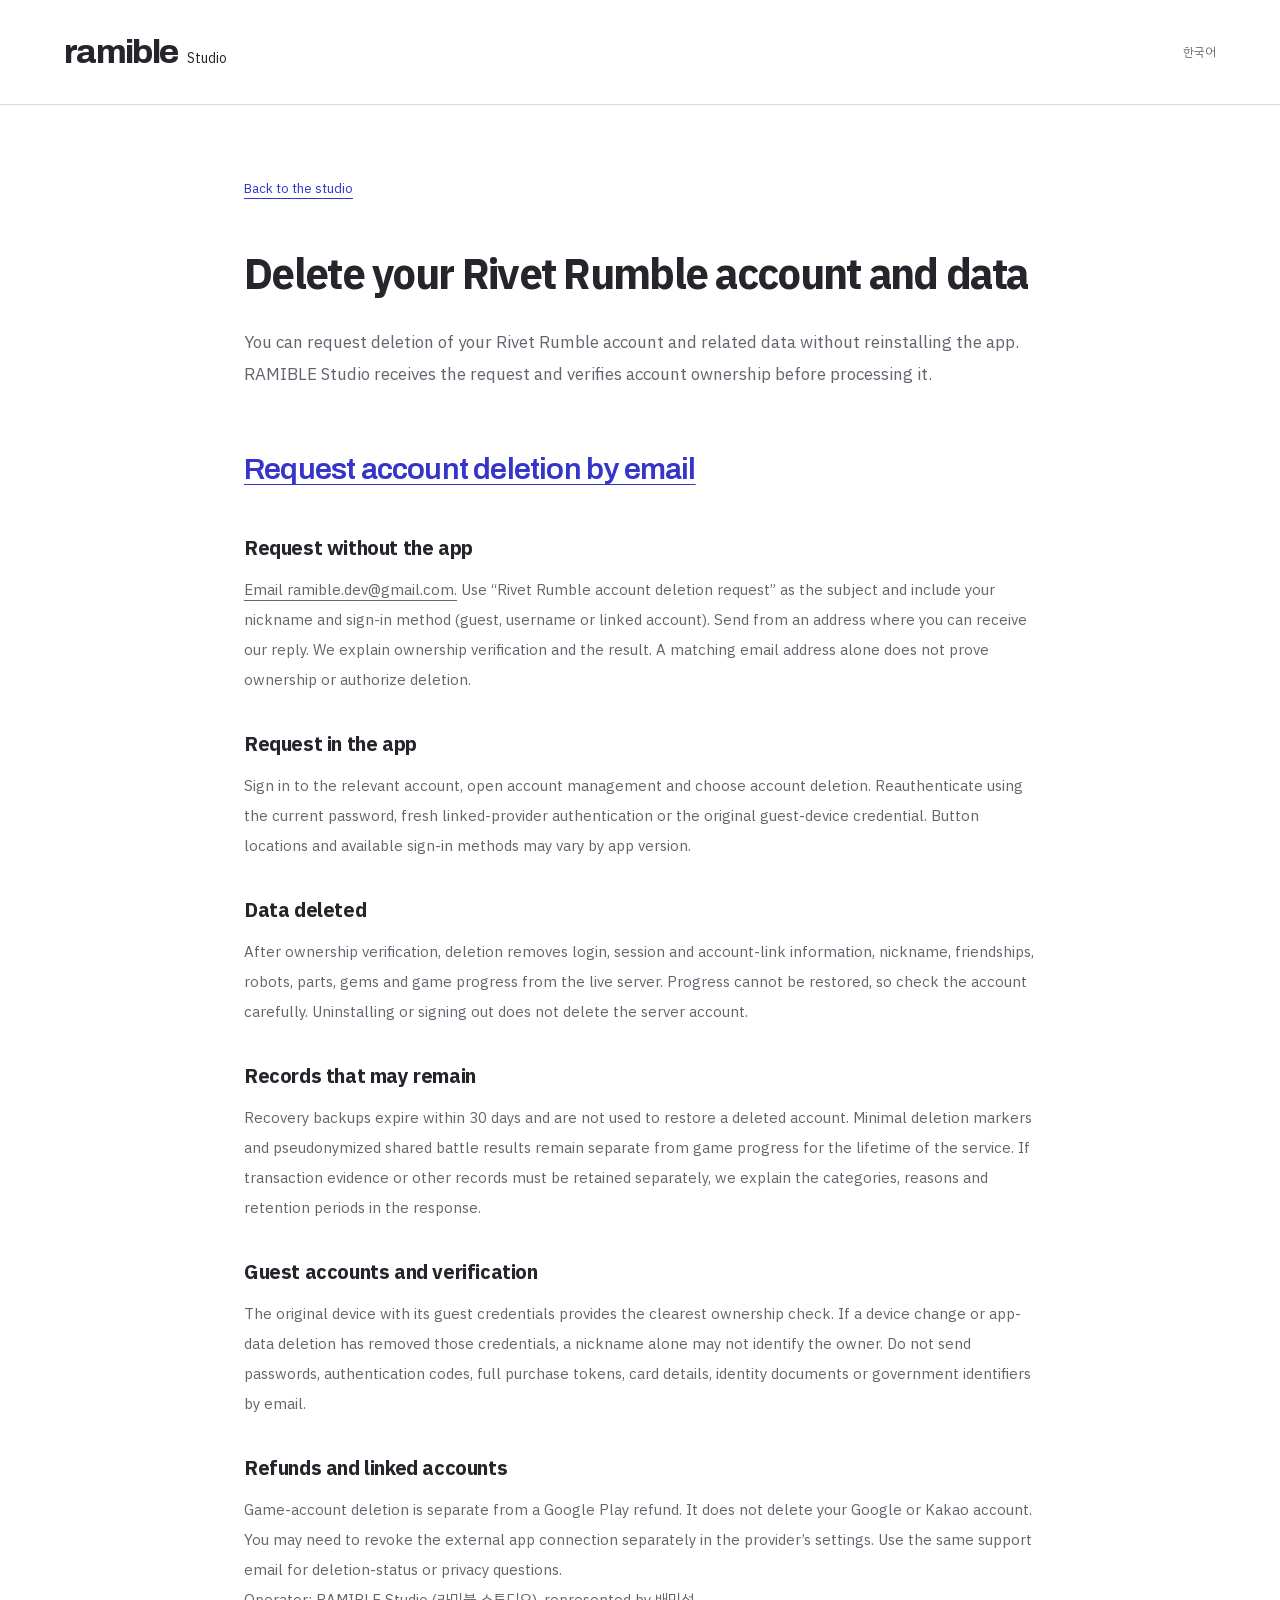
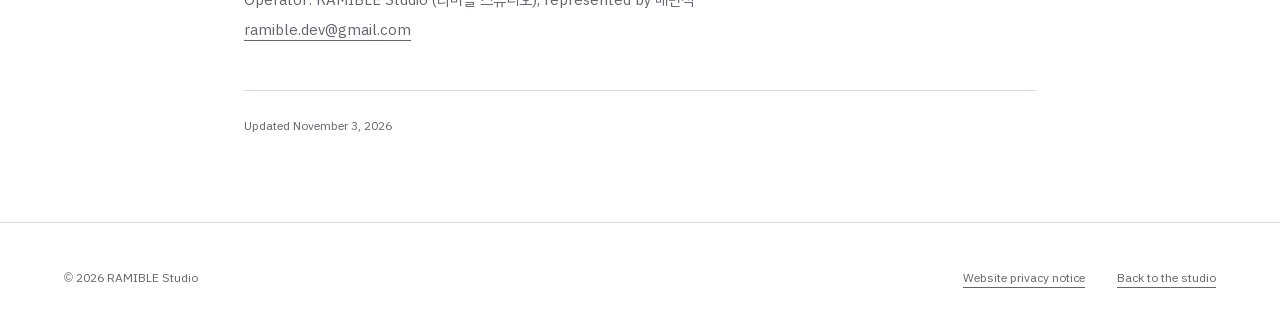
==== delete-account-en.html @ 7f79e7d4 "Publish studio support and bilingual account deletion information" ====
<!doctype html>
<html lang="en">
<head>
  <meta charset="utf-8">
  <meta name="viewport" content="width=device-width, initial-scale=1">
  <meta name="theme-color" content="#ffffff">
  <meta name="description" content="Delete your Rivet Rumble account and data — RAMIBLE Studio">
  <title>Delete your Rivet Rumble account and data — RAMIBLE Studio</title>
  <link rel="stylesheet" href="styles.css">
  <link rel="icon" href="assets/rivet-rumble.png">
  <link rel="canonical" href="https://cciel1.github.io/delete-account-en.html">
  <link rel="alternate" hreflang="ko" href="delete-account.html">
</head>
<body class="en">
  <a class="skip-link" href="#main">Skip to content</a>
  <div class="document-header"><header class="site-header content-width">
    <a class="wordmark" href="en.html" aria-label="RAMIBLE Studio">ramible<span>Studio</span></a>
    <div class="language"><a href="delete-account.html" lang="ko">한국어</a></div>
  </header></div>
  <main id="main" class="document">
    <a class="back" href="en.html">Back to the studio</a>
    <h1>Delete your Rivet Rumble account and data</h1>
    <p class="lead">You can request deletion of your Rivet Rumble account and related data without reinstalling the app. RAMIBLE Studio receives the request and verifies account ownership before processing it.</p>
    <p><a class="contact-email" href="mailto:ramible.dev@gmail.com?subject=Rivet%20Rumble%20account%20deletion%20request">Request account deletion by email</a></p>
    <section><h2>Request without the app</h2><p><a href="mailto:ramible.dev@gmail.com?subject=Rivet%20Rumble%20account%20deletion%20request">Email ramible.dev@gmail.com.</a> Use “Rivet Rumble account deletion request” as the subject and include your nickname and sign-in method (guest, username or linked account). Send from an address where you can receive our reply. We explain ownership verification and the result. A matching email address alone does not prove ownership or authorize deletion.</p></section>
    <section><h2>Request in the app</h2><p>Sign in to the relevant account, open account management and choose account deletion. Reauthenticate using the current password, fresh linked-provider authentication or the original guest-device credential. Button locations and available sign-in methods may vary by app version.</p></section>
    <section><h2>Data deleted</h2><p>After ownership verification, deletion removes login, session and account-link information, nickname, friendships, robots, parts, gems and game progress from the live server. Progress cannot be restored, so check the account carefully. Uninstalling or signing out does not delete the server account.</p></section>
    <section><h2>Records that may remain</h2><p>Recovery backups expire within 30 days and are not used to restore a deleted account. Minimal deletion markers and pseudonymized shared battle results remain separate from game progress for the lifetime of the service. If transaction evidence or other records must be retained separately, we explain the categories, reasons and retention periods in the response.</p></section>
    <section><h2>Guest accounts and verification</h2><p>The original device with its guest credentials provides the clearest ownership check. If a device change or app-data deletion has removed those credentials, a nickname alone may not identify the owner. Do not send passwords, authentication codes, full purchase tokens, card details, identity documents or government identifiers by email.</p></section>
    <section><h2>Refunds and linked accounts</h2><p>Game-account deletion is separate from a Google Play refund. It does not delete your Google or Kakao account. You may need to revoke the external app connection separately in the provider’s settings. Use the same support email for deletion-status or privacy questions.</p></section>
    <p>Operator: RAMIBLE Studio (라미블 스튜디오), represented by 배민석<br><a href="mailto:ramible.dev@gmail.com">ramible.dev@gmail.com</a></p>
    <p class="date">Updated November 3, 2026</p>
  </main>
  <div class="document-footer"><footer class="site-footer content-width"><p>© 2026 RAMIBLE Studio</p><a href="privacy-en.html">Website privacy notice</a><a href="en.html">Back to the studio</a></footer></div>
</body>
</html>
---- styles.css ----
@charset "UTF-8";
@font-face{font-family:Archivo;src:url("assets/fonts/archivo.woff2") format("woff2");font-style:normal;font-weight:500 900;font-display:swap}
@font-face{font-family:"Plex KR";src:url("assets/fonts/plex-sans-kr-400.woff2") format("woff2");font-style:normal;font-weight:400;font-display:swap}
@font-face{font-family:"Plex KR";src:url("assets/fonts/plex-sans-kr-700.woff2") format("woff2");font-style:normal;font-weight:700;font-display:swap}
:root{--white:#fff;--ink:#25252b;--blue:#3535c9;--pale:#eeeeff;--muted:#64646e;--rule:#d9d9e2;--reading:"Plex KR","Apple SD Gothic Neo","Malgun Gothic",sans-serif;--display:Archivo,"Plex KR",sans-serif}
*{box-sizing:border-box}
html{scroll-behavior:smooth;scroll-padding-top:24px}
body{margin:0;background:var(--white);color:var(--ink);font-family:var(--reading);font-size:16px;line-height:1.7;word-break:keep-all;-webkit-font-smoothing:antialiased}
a{color:inherit;text-decoration-thickness:1px;text-underline-offset:5px}
a:hover{color:var(--blue)}
a:focus-visible,summary:focus-visible{outline:3px solid var(--blue);outline-offset:5px}
::selection{background:#d5d4ff;color:var(--ink)}
img{display:block;max-width:100%;height:auto}
figure,p,h1,h2{margin:0}
.page-width{width:min(1320px,calc(100% - 64px));margin-inline:auto}
.content-width{width:min(1208px,calc(100% - 128px));margin-inline:auto}
.skip-link{position:absolute;left:24px;top:-100px;z-index:5;padding:10px 18px;background:var(--ink);color:var(--white)}
.skip-link:focus{top:12px;color:var(--white)}
.site-header{min-height:112px;display:flex;align-items:center;gap:48px}
.wordmark{display:flex;align-items:baseline;gap:10px;margin-right:auto;text-decoration:none;font-family:var(--display);font-size:34px;font-weight:750;letter-spacing:-1.7px;line-height:1.1;padding-block:10px}
.wordmark span{font-family:var(--reading);font-size:14px;font-weight:400;letter-spacing:0}
.navigation{display:flex;gap:28px}
.navigation a{display:flex;align-items:center;min-height:44px;font-size:14px;text-decoration:none}
.language{display:flex;align-items:center;gap:18px;font-size:12px}
.language a,.language span{display:flex;align-items:center;min-height:44px}
.language span{font-weight:700}
.language a{color:var(--muted);text-decoration:none}
.language a:hover{text-decoration:underline;color:var(--blue)}
.game-sleeve{background:var(--blue);color:var(--white);padding:42px 56px 26px}
.game-sleeve h1{display:flex;gap:.22em;align-items:baseline;font-family:var(--display);font-size:clamp(80px,11.9vw,170px);font-weight:900;line-height:1.07;letter-spacing:-.065em;white-space:nowrap}
.game-introduction{display:flex;justify-content:space-between;align-items:flex-end;gap:40px;margin-top:27px;margin-bottom:38px;font-size:17px;line-height:1.8}
.release-state{display:flex;flex-direction:column;align-items:flex-end;gap:1px;flex:none;font-size:14px;line-height:1.65}
.release-state span{opacity:.8}
.release-state strong{font-weight:700}
.battle-image{margin:0}
.battle-image img{width:100%}
.battle-image figcaption{display:flex;justify-content:space-between;gap:20px;margin-top:14px;font-size:12px;line-height:1.7;color:#e0e0ff}
.game-notes{padding-top:54px;padding-bottom:68px}
.game-features{display:grid;grid-template-columns:repeat(3,minmax(0,1fr));gap:54px;margin-bottom:38px}
.game-features h2{font-size:20px;font-weight:700;letter-spacing:-.5px;line-height:1.45;margin-bottom:13px}
.game-features p{color:var(--muted);font-size:15px;line-height:1.9;max-width:360px}
summary{cursor:pointer;list-style:none;min-height:52px;display:flex;align-items:center;justify-content:space-between;gap:24px;font-weight:700;font-size:14px;line-height:1.55}
summary::-webkit-details-marker{display:none}
summary:after{content:"+";font-family:var(--display);font-size:25px;font-weight:500;line-height:1;flex:none}
details[open]>summary:after{content:"−"}
.assembly-preview{border-block:1px solid var(--rule)}
.assembly-preview summary{min-height:60px;color:var(--blue)}
.assembly-preview figure{margin:8px 0 24px}
.assembly-preview img{width:100%}
.assembly-preview figcaption{margin-top:12px;font-size:12px;line-height:1.8;color:var(--muted)}
.download-note{margin-top:23px;color:var(--muted);font-size:13px;line-height:1.9}
.studio-section{border-top:1px solid var(--rule);padding-top:62px;padding-bottom:78px;display:grid;grid-template-columns:1fr 2fr;gap:54px}
.studio-section h2{font-size:17px;line-height:1.8;font-weight:700}
.studio-statement{font-size:clamp(26px,3.2vw,43px);letter-spacing:-1.5px;line-height:1.5;margin-bottom:25px;font-weight:700}
.studio-description{color:var(--muted);font-size:16px;line-height:1.95;max-width:650px}
.contact-section{background:var(--pale);padding:66px 0 62px}
.contact-grid{display:grid;grid-template-columns:1fr 1fr;gap:76px;align-items:start}
.contact-introduction h2{font-size:32px;font-weight:700;line-height:1.4;letter-spacing:-1.1px;margin-bottom:19px}
.contact-introduction p{font-size:14px;line-height:1.9;color:#555565;margin-bottom:22px}
.contact-email{display:inline-flex;align-items:center;min-height:44px;font-family:var(--display);font-size:clamp(20px,2.35vw,32px);font-weight:600;letter-spacing:-.8px;color:var(--blue);overflow-wrap:anywhere;word-break:normal}
.support-questions{border-top:1px solid #bdbde0}
.support-questions details{border-bottom:1px solid #bdbde0}
.support-questions summary{min-height:66px;font-size:14px}
.support-questions details p{font-size:14px;color:#555565;line-height:1.95;padding:0 34px 25px 0}
.site-footer{display:flex;align-items:center;gap:32px;min-height:110px;font-size:12px;line-height:1.7;color:var(--muted)}
.site-footer p{margin-right:auto}
.site-footer a{display:flex;align-items:center;min-height:44px}
.back-top{text-decoration:none}
.document-header{border-bottom:1px solid var(--rule)}
.document-header .site-header{min-height:104px}
.document{max-width:792px;margin-inline:auto;padding:62px 0 84px}
.document .back{display:inline-flex;align-items:center;min-height:44px;margin-bottom:36px;font-size:13px;color:var(--blue)}
.document h1{font-size:42px;font-weight:700;letter-spacing:-1.7px;line-height:1.35;margin-bottom:23px}
.document .lead{font-size:17px;line-height:1.9;color:var(--muted);margin-bottom:48px}
.document h2{font-size:20px;line-height:1.5;margin-top:34px;margin-bottom:12px;letter-spacing:-.4px}
.document p{font-size:15px;line-height:2;color:var(--muted)}
.document a{overflow-wrap:anywhere;word-break:normal}
.document .date{font-size:12px;margin-top:45px;padding-top:23px;border-top:1px solid var(--rule)}
.document-footer{border-top:1px solid var(--rule)}
.en{word-break:normal}
.en .studio-statement{line-height:1.3;letter-spacing:-1.3px}
.en .game-features h2{letter-spacing:-.4px}
@media(min-width:1500px){.game-sleeve h1{font-size:182px}}
@media(max-width:1100px){
  .site-header{min-height:100px;gap:32px}.navigation{gap:22px}.wordmark{font-size:31px}.game-sleeve{padding:35px 38px 25px}.game-sleeve h1{font-size:12vw}.game-introduction{font-size:15px;margin-top:23px;margin-bottom:31px}.release-state{font-size:12px}.content-width{width:calc(100% - 112px)}.game-features{gap:32px}.game-features h2{font-size:18px}.game-features p{font-size:14px}.studio-section{gap:32px}.contact-grid{gap:42px}.contact-introduction h2{font-size:28px}.contact-email{font-size:24px}.support-questions summary{font-size:13px}.document{width:calc(100% - 112px)}
}
@media(max-width:760px){
  html{scroll-padding-top:16px}.page-width{width:calc(100% - 28px)}.content-width{width:calc(100% - 48px)}.site-header{min-height:91px;gap:18px;flex-wrap:wrap;padding-block:17px}.wordmark{font-size:29px;gap:7px}.wordmark span{font-size:12px}.navigation{order:3;justify-content:space-between;width:100%;padding-inline:9px;gap:16px}.navigation a{min-height:44px;font-size:13px}.language{gap:12px;font-size:11px;padding-right:8px}.language a,.language span{min-height:44px}.game-sleeve{padding:29px 22px 19px}.game-sleeve h1{display:block;font-size:clamp(72px,21.7vw,140px);line-height:.94;letter-spacing:-.065em;white-space:normal}.game-sleeve h1 span{display:block}.game-introduction{align-items:flex-start;flex-direction:column;gap:19px;margin-top:28px;margin-bottom:27px;font-size:15px;line-height:1.85}.release-state{flex-direction:row;gap:13px;align-items:center;font-size:12px}.release-state span{opacity:1}.release-state strong{padding-left:13px;border-left:1px solid #9292eb}.battle-image figcaption{flex-direction:column;gap:3px;margin-top:13px;font-size:12px}.game-notes{padding-top:34px;padding-bottom:40px}.game-features{grid-template-columns:1fr;gap:26px;margin-bottom:28px}.game-features h2{font-size:18px;margin-bottom:8px;letter-spacing:-.5px}.game-features p{font-size:15px;line-height:1.9;max-width:none}.assembly-preview summary{min-height:58px;font-size:13px}.assembly-preview figure{margin-bottom:19px}.assembly-preview figcaption{font-size:12px}.download-note{font-size:13px;margin-top:19px}.studio-section{padding-top:37px;padding-bottom:44px;grid-template-columns:1fr;gap:23px}.studio-section h2{font-size:14px}.studio-statement{font-size:29px;line-height:1.55;letter-spacing:-1.1px;margin-bottom:19px}.studio-description{font-size:15px;line-height:1.95}.contact-section{padding:38px 0 41px}.contact-grid{grid-template-columns:1fr;gap:30px}.contact-introduction h2{font-size:29px;margin-bottom:14px}.contact-introduction p{font-size:14px;margin-bottom:14px}.contact-email{font-size:clamp(20px,6vw,27px);letter-spacing:-.7px}.desktop-break{display:none}.support-questions summary{min-height:65px;font-size:13px;gap:20px}.support-questions details p{font-size:14px;padding-right:24px;padding-bottom:23px}.site-footer{padding-top:20px;padding-bottom:22px;min-height:0;display:grid;grid-template-columns:1fr auto;column-gap:18px;row-gap:0;font-size:12px}.site-footer p{grid-column:1 / -1;margin:0 0 3px}.site-footer a{min-height:44px}.back-top{justify-content:flex-end}.document-header .site-header{min-height:84px;flex-wrap:nowrap}.document-header .wordmark{font-size:27px}.document{width:calc(100% - 48px);padding:32px 0 52px}.document .back{font-size:12px;margin-bottom:27px}.document h1{font-size:31px;letter-spacing:-1.2px}.document .lead{font-size:15px;line-height:1.95;margin-bottom:32px}.document h2{font-size:18px;margin-top:28px}.document p{font-size:15px}.document .date{font-size:12px;margin-top:33px}.en .studio-statement{font-size:29px;line-height:1.35;letter-spacing:-1.1px}
}
@media(max-width:360px){.wordmark{font-size:25px}.wordmark span{font-size:11px}.site-header{gap:10px}.language{gap:10px;font-size:10px}.game-sleeve{padding-inline:18px}.game-sleeve h1{font-size:21vw}.contact-email{font-size:19px}}
@media(prefers-reduced-motion:reduce){html{scroll-behavior:auto}}
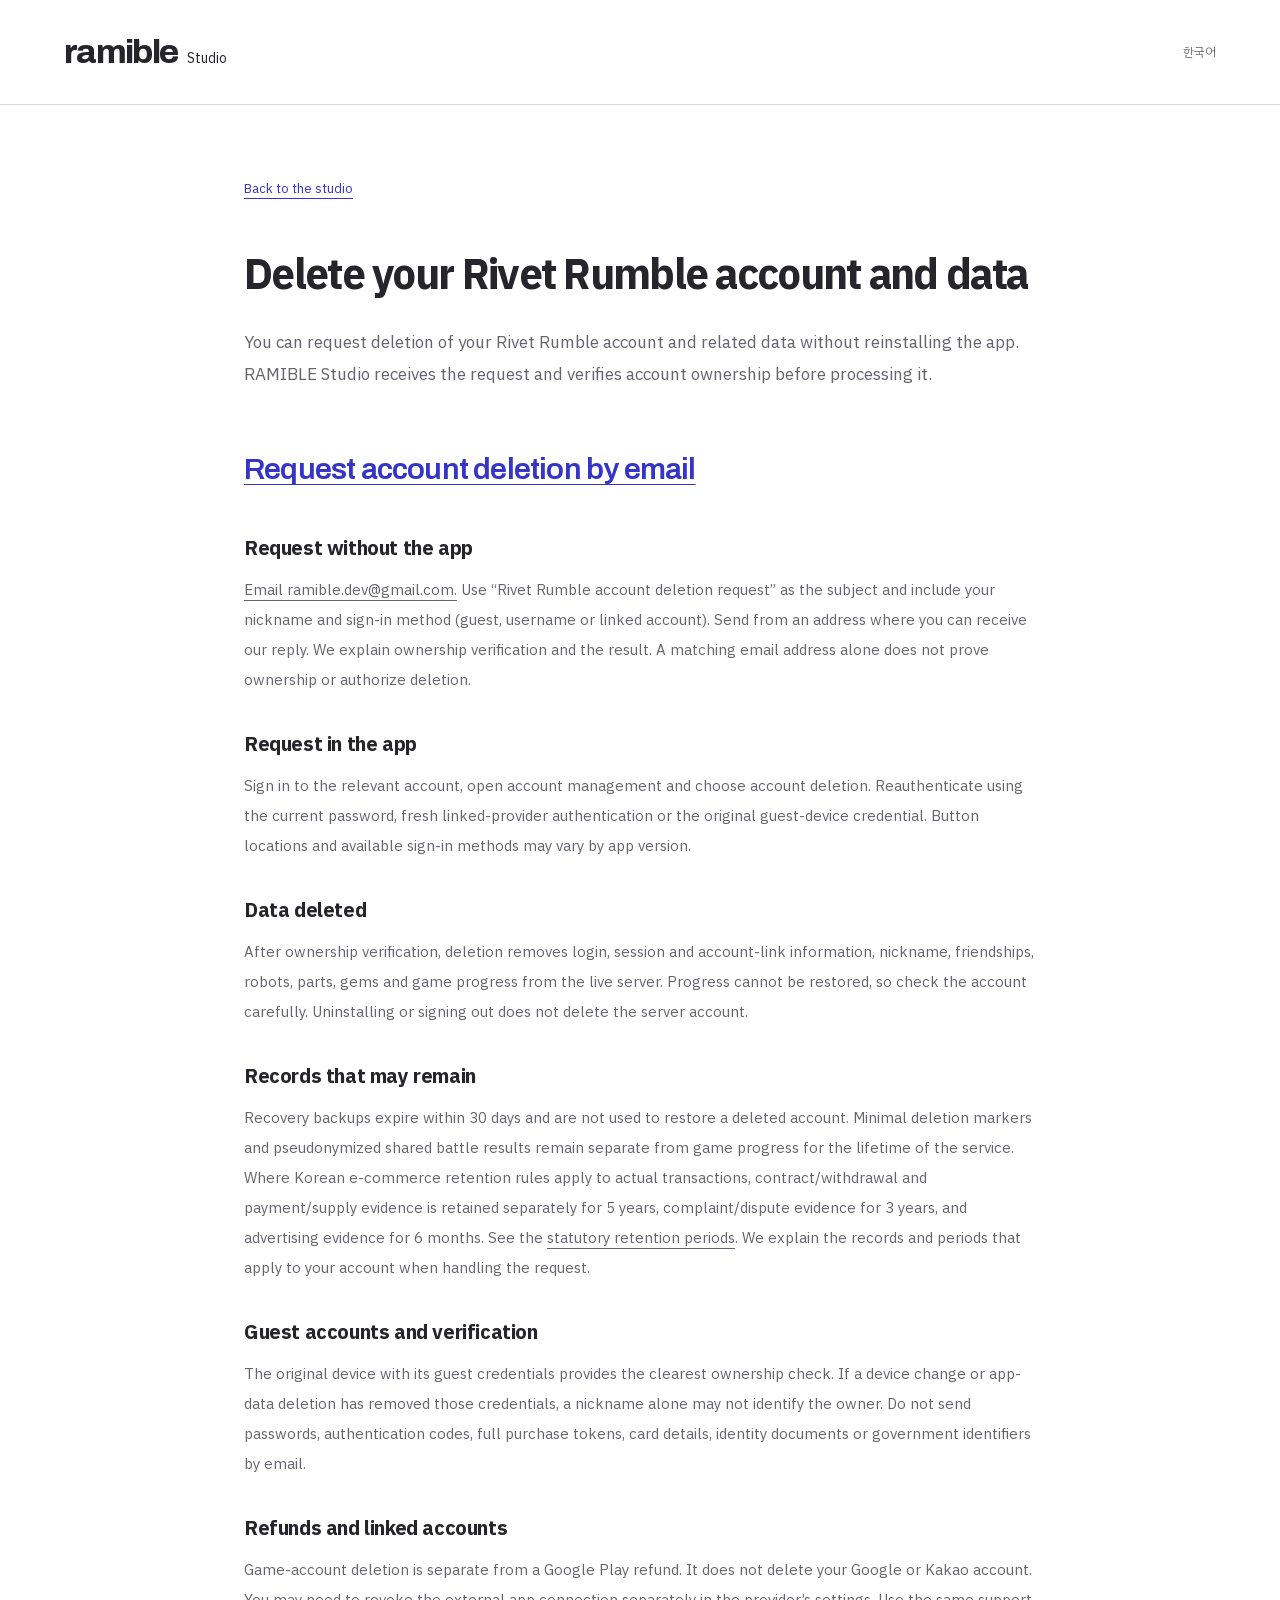
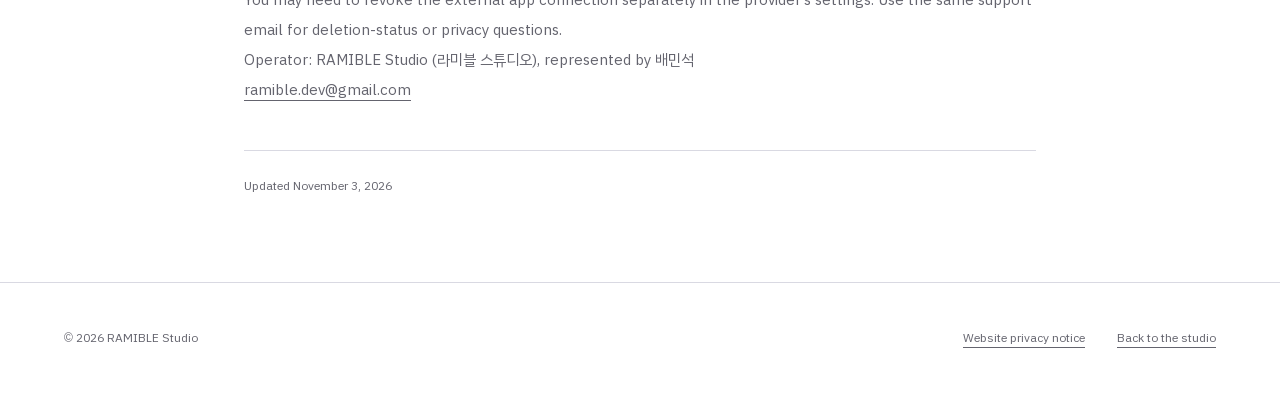
==== commit 91a25eac: "Clarify separately retained transaction records in deletion help" ====
--- a/delete-account-en.html
+++ b/delete-account-en.html
@@ -25,7 +25,7 @@
     <section><h2>Request without the app</h2><p><a href="mailto:ramible.dev@gmail.com?subject=Rivet%20Rumble%20account%20deletion%20request">Email ramible.dev@gmail.com.</a> Use “Rivet Rumble account deletion request” as the subject and include your nickname and sign-in method (guest, username or linked account). Send from an address where you can receive our reply. We explain ownership verification and the result. A matching email address alone does not prove ownership or authorize deletion.</p></section>
     <section><h2>Request in the app</h2><p>Sign in to the relevant account, open account management and choose account deletion. Reauthenticate using the current password, fresh linked-provider authentication or the original guest-device credential. Button locations and available sign-in methods may vary by app version.</p></section>
     <section><h2>Data deleted</h2><p>After ownership verification, deletion removes login, session and account-link information, nickname, friendships, robots, parts, gems and game progress from the live server. Progress cannot be restored, so check the account carefully. Uninstalling or signing out does not delete the server account.</p></section>
-    <section><h2>Records that may remain</h2><p>Recovery backups expire within 30 days and are not used to restore a deleted account. Minimal deletion markers and pseudonymized shared battle results remain separate from game progress for the lifetime of the service. If transaction evidence or other records must be retained separately, we explain the categories, reasons and retention periods in the response.</p></section>
+    <section><h2>Records that may remain</h2><p>Recovery backups expire within 30 days and are not used to restore a deleted account. Minimal deletion markers and pseudonymized shared battle results remain separate from game progress for the lifetime of the service. Where Korean e-commerce retention rules apply to actual transactions, contract/withdrawal and payment/supply evidence is retained separately for 5 years, complaint/dispute evidence for 3 years, and advertising evidence for 6 months. See the <a href="https://www.law.go.kr/lsLinkCommonInfo.do?chrClsCd=010202&amp;lspttninfSeq=63460">statutory retention periods</a>. We explain the records and periods that apply to your account when handling the request.</p></section>
     <section><h2>Guest accounts and verification</h2><p>The original device with its guest credentials provides the clearest ownership check. If a device change or app-data deletion has removed those credentials, a nickname alone may not identify the owner. Do not send passwords, authentication codes, full purchase tokens, card details, identity documents or government identifiers by email.</p></section>
     <section><h2>Refunds and linked accounts</h2><p>Game-account deletion is separate from a Google Play refund. It does not delete your Google or Kakao account. You may need to revoke the external app connection separately in the provider’s settings. Use the same support email for deletion-status or privacy questions.</p></section>
     <p>Operator: RAMIBLE Studio (라미블 스튜디오), represented by 배민석<br><a href="mailto:ramible.dev@gmail.com">ramible.dev@gmail.com</a></p>
